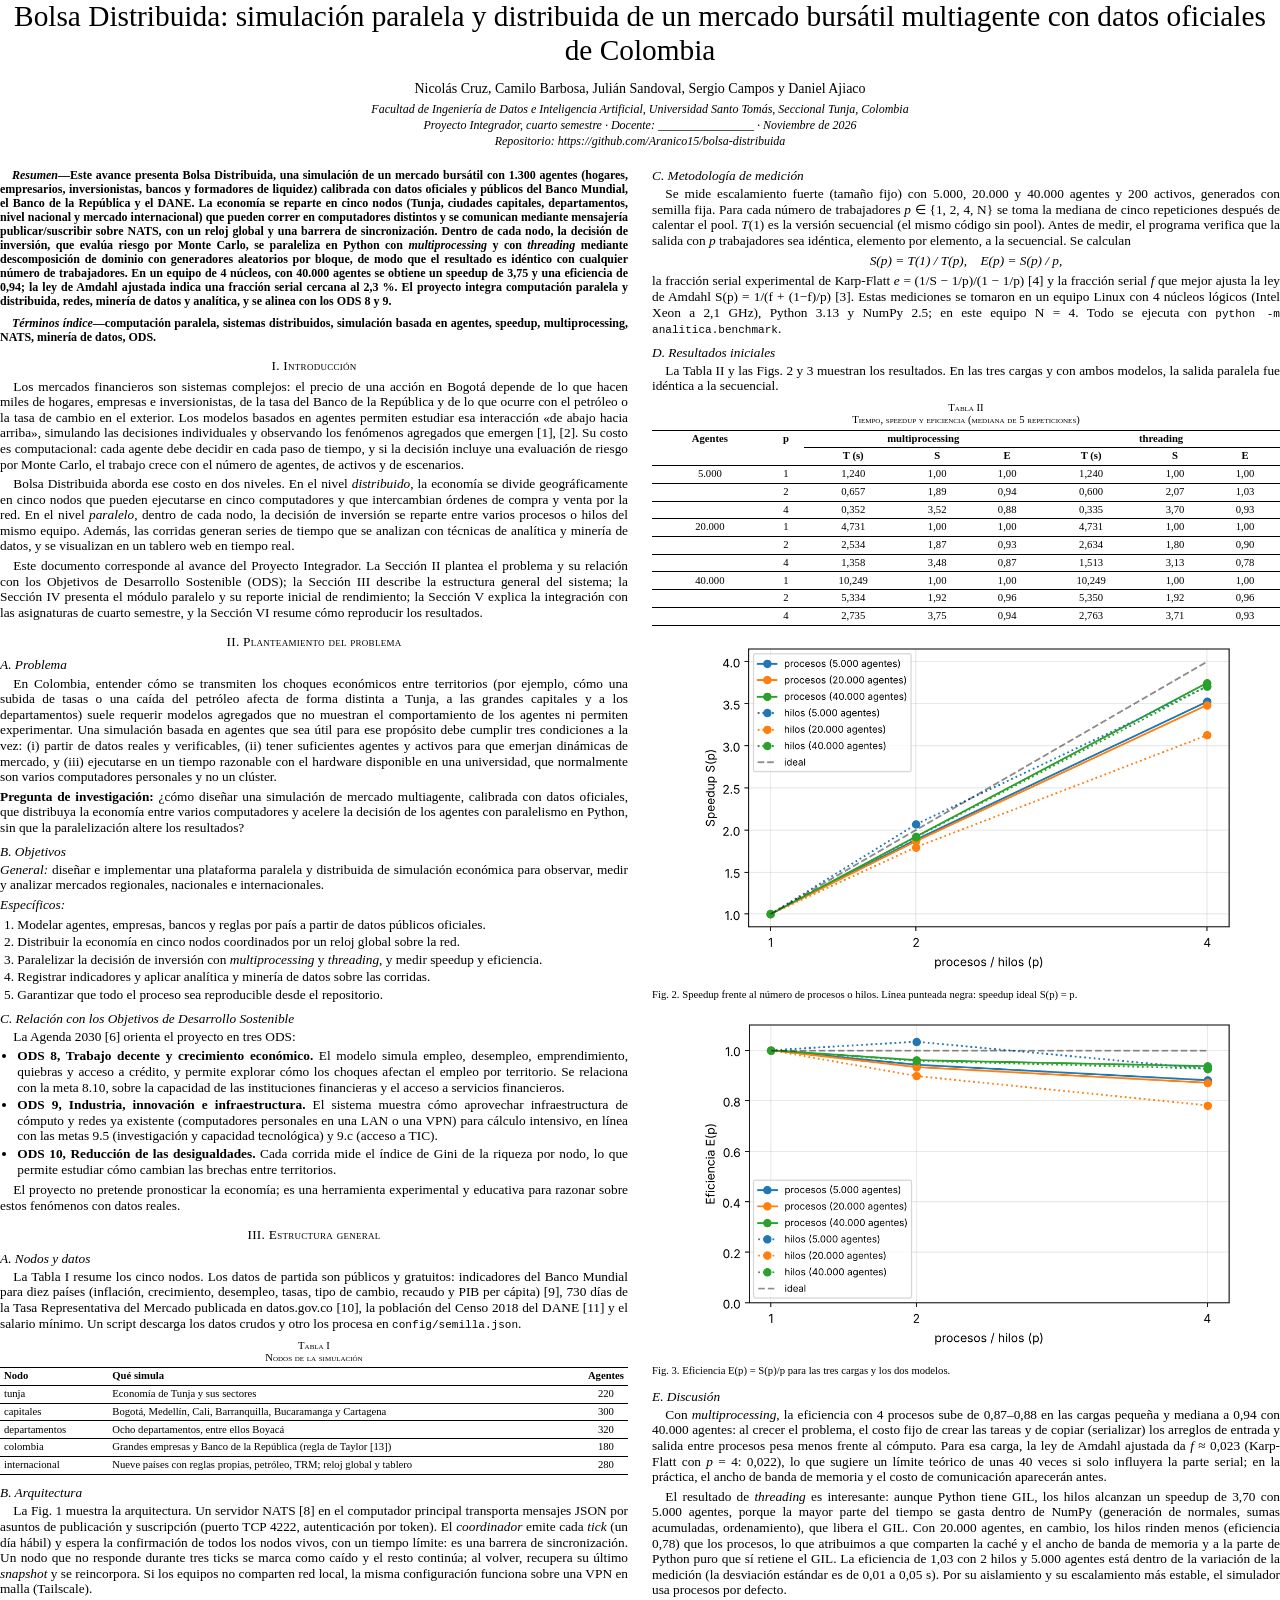
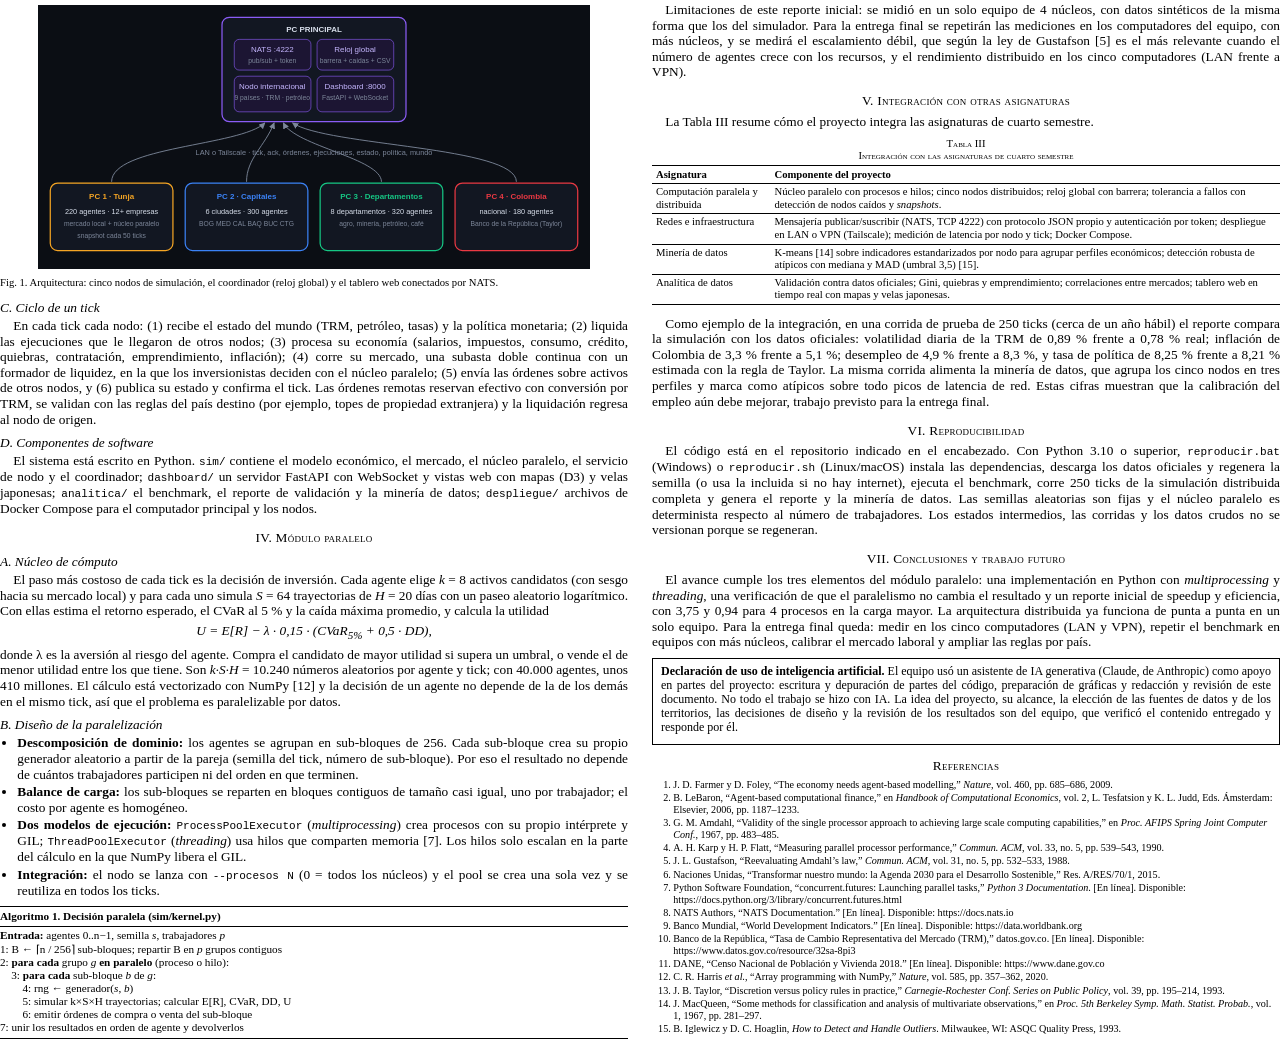
==== docs/articulo/articulo.html @ 926f027a "Documento del avance en formato IEEE Co-Authored-By: Claude Opus 5.5 <noreply@anthropic.com> Claude-" ====
<!doctype html>
<html lang="es">
<head>
<meta charset="utf-8">
<title>Bolsa Distribuida - Avance IEEE</title>
<style>
  @page { size: letter; margin: 0.7in 0.625in 0.8in 0.625in; }
  * { box-sizing: border-box; }
  body { font-family: "Liberation Serif", "Times New Roman", Times, serif; font-size: 10pt; line-height: 1.17;
         color: #000; margin: 0; text-align: justify; hyphens: auto; -webkit-hyphens: auto; }
  .cabecera { text-align: center; margin-bottom: 14pt; }
  h1.titulo { font-size: 22pt; font-weight: normal; line-height: 1.15; margin: 0 0 10pt; }
  .autores { font-size: 10.5pt; margin-bottom: 4pt; }
  .afiliacion { font-size: 9pt; font-style: italic; line-height: 1.3; }
  .cuerpo { column-count: 2; column-gap: 0.25in; }
  .resumen { font-weight: bold; font-size: 9pt; margin: 0 0 6pt; }
  .resumen i { font-weight: bold; }
  .terminos { font-weight: bold; font-size: 9pt; margin: 0 0 8pt; }
  h2 { font-size: 10pt; font-weight: normal; font-variant: small-caps; text-align: center; letter-spacing: .02em;
       margin: 10pt 0 4pt; break-after: avoid; }
  h3 { font-size: 10pt; font-weight: normal; font-style: italic; margin: 6pt 0 2pt; break-after: avoid; }
  p { margin: 0 0 3pt; text-indent: 1em; }
  p.sin { text-indent: 0; }
  ul, ol { margin: 2pt 0 4pt 0; padding-left: 1.3em; }
  li { margin-bottom: 1.5pt; }
  figure { margin: 6pt 0 8pt; break-inside: avoid; text-align: center; }
  figure img { width: 88%; }
  figcaption { font-size: 8pt; text-align: justify; margin-top: 3pt; }
  table { border-collapse: collapse; width: 100%; font-size: 8pt; margin: 2pt 0 8pt; break-inside: avoid; }
  .tabla { break-inside: avoid; }
  .tabla .rotulo { font-size: 8pt; text-align: center; font-variant: small-caps; margin-top: 6pt; }
  th, td { border-top: .6pt solid #000; border-bottom: .6pt solid #000; padding: 1.6pt 3pt; text-align: center; vertical-align: top; }
  td.izq, th.izq { text-align: left; }
  .eq { text-align: center; margin: 3pt 0 4pt; font-style: italic; text-indent: 0; }
  code { font-family: "Liberation Mono", "Courier New", monospace; font-size: 8.3pt; }
  .algo { border-top: .8pt solid #000; border-bottom: .8pt solid #000; font-size: 8.4pt; margin: 6pt 0 8pt;
          padding: 2pt 0 3pt; break-inside: avoid; text-align: left; }
  .algo b.t { display: block; border-bottom: .5pt solid #000; padding-bottom: 2pt; margin-bottom: 2pt; }
  .algo div { padding-left: 1em; text-indent: -1em; margin: 0; }
  .algo .s1 { padding-left: 2em; } .algo .s2 { padding-left: 3em; }
  .refs { font-size: 7.6pt; }
  .refs ol { padding-left: 2.1em; }
  .refs li { margin-bottom: 1pt; text-align: left; }
  .ia { border: .6pt solid #000; padding: 4pt 6pt; margin: 6pt 0; font-size: 9pt; break-inside: avoid; }
  .ia p { text-indent: 0; }
</style>
</head>
<body>

<div class="cabecera">
  <h1 class="titulo">Bolsa Distribuida: simulación paralela y distribuida de un mercado bursátil multiagente con datos oficiales de Colombia</h1>
  <div class="autores">Nicolás Cruz, Camilo Barbosa, Julián Sandoval, Sergio Campos y Daniel Ajiaco</div>
  <div class="afiliacion">Facultad de Ingeniería de Datos e Inteligencia Artificial, Universidad Santo Tomás, Seccional Tunja, Colombia<br>
    Proyecto Integrador, cuarto semestre &middot; Docente: <!--DOCENTE-->________________ &middot; Noviembre de 2026<br>
    Repositorio: https://github.com/Aranico15/bolsa-distribuida</div>
</div>

<div class="cuerpo">

<p class="resumen"><i>Resumen</i>&mdash;Este avance presenta Bolsa Distribuida, una simulación de un mercado bursátil con 1.300 agentes (hogares, empresarios, inversionistas, bancos y formadores de liquidez) calibrada con datos oficiales y públicos del Banco Mundial, el Banco de la República y el DANE. La economía se reparte en cinco nodos (Tunja, ciudades capitales, departamentos, nivel nacional y mercado internacional) que pueden correr en computadores distintos y se comunican mediante mensajería publicar/suscribir sobre NATS, con un reloj global y una barrera de sincronización. Dentro de cada nodo, la decisión de inversión, que evalúa riesgo por Monte Carlo, se paraleliza en Python con <i>multiprocessing</i> y con <i>threading</i> mediante descomposición de dominio con generadores aleatorios por bloque, de modo que el resultado es idéntico con cualquier número de trabajadores. En un equipo de 4 núcleos, con 40.000 agentes se obtiene un speedup de 3,75 y una eficiencia de 0,94; la ley de Amdahl ajustada indica una fracción serial cercana al 2,3&nbsp;%. El proyecto integra computación paralela y distribuida, redes, minería de datos y analítica, y se alinea con los ODS 8 y 9.</p>

<p class="terminos"><i>Términos índice</i>&mdash;computación paralela, sistemas distribuidos, simulación basada en agentes, speedup, multiprocessing, NATS, minería de datos, ODS.</p>

<h2>I. Introducción</h2>
<p>Los mercados financieros son sistemas complejos: el precio de una acción en Bogotá depende de lo que hacen miles de hogares, empresas e inversionistas, de la tasa del Banco de la República y de lo que ocurre con el petróleo o la tasa de cambio en el exterior. Los modelos basados en agentes permiten estudiar esa interacción &laquo;de abajo hacia arriba&raquo;, simulando las decisiones individuales y observando los fenómenos agregados que emergen [1], [2]. Su costo es computacional: cada agente debe decidir en cada paso de tiempo, y si la decisión incluye una evaluación de riesgo por Monte Carlo, el trabajo crece con el número de agentes, de activos y de escenarios.</p>
<p>Bolsa Distribuida aborda ese costo en dos niveles. En el nivel <i>distribuido</i>, la economía se divide geográficamente en cinco nodos que pueden ejecutarse en cinco computadores y que intercambian órdenes de compra y venta por la red. En el nivel <i>paralelo</i>, dentro de cada nodo, la decisión de inversión se reparte entre varios procesos o hilos del mismo equipo. Además, las corridas generan series de tiempo que se analizan con técnicas de analítica y minería de datos, y se visualizan en un tablero web en tiempo real.</p>
<p>Este documento corresponde al avance del Proyecto Integrador. La Sección II plantea el problema y su relación con los Objetivos de Desarrollo Sostenible (ODS); la Sección III describe la estructura general del sistema; la Sección IV presenta el módulo paralelo y su reporte inicial de rendimiento; la Sección V explica la integración con las asignaturas de cuarto semestre, y la Sección VI resume cómo reproducir los resultados.</p>

<h2>II. Planteamiento del problema</h2>
<h3>A. Problema</h3>
<p>En Colombia, entender cómo se transmiten los choques económicos entre territorios (por ejemplo, cómo una subida de tasas o una caída del petróleo afecta de forma distinta a Tunja, a las grandes capitales y a los departamentos) suele requerir modelos agregados que no muestran el comportamiento de los agentes ni permiten experimentar. Una simulación basada en agentes que sea útil para ese propósito debe cumplir tres condiciones a la vez: (i) partir de datos reales y verificables, (ii) tener suficientes agentes y activos para que emerjan dinámicas de mercado, y (iii) ejecutarse en un tiempo razonable con el hardware disponible en una universidad, que normalmente son varios computadores personales y no un clúster.</p>
<p class="sin"><b>Pregunta de investigación:</b> ¿cómo diseñar una simulación de mercado multiagente, calibrada con datos oficiales, que distribuya la economía entre varios computadores y acelere la decisión de los agentes con paralelismo en Python, sin que la paralelización altere los resultados?</p>
<h3>B. Objetivos</h3>
<p class="sin"><i>General:</i> diseñar e implementar una plataforma paralela y distribuida de simulación económica para observar, medir y analizar mercados regionales, nacionales e internacionales.</p>
<p class="sin"><i>Específicos:</i></p>
<ol>
  <li>Modelar agentes, empresas, bancos y reglas por país a partir de datos públicos oficiales.</li>
  <li>Distribuir la economía en cinco nodos coordinados por un reloj global sobre la red.</li>
  <li>Paralelizar la decisión de inversión con <i>multiprocessing</i> y <i>threading</i>, y medir speedup y eficiencia.</li>
  <li>Registrar indicadores y aplicar analítica y minería de datos sobre las corridas.</li>
  <li>Garantizar que todo el proceso sea reproducible desde el repositorio.</li>
</ol>
<h3>C. Relación con los Objetivos de Desarrollo Sostenible</h3>
<p>La Agenda 2030 [6] orienta el proyecto en tres ODS:</p>
<ul>
  <li><b>ODS 8, Trabajo decente y crecimiento económico.</b> El modelo simula empleo, desempleo, emprendimiento, quiebras y acceso a crédito, y permite explorar cómo los choques afectan el empleo por territorio. Se relaciona con la meta 8.10, sobre la capacidad de las instituciones financieras y el acceso a servicios financieros.</li>
  <li><b>ODS 9, Industria, innovación e infraestructura.</b> El sistema muestra cómo aprovechar infraestructura de cómputo y redes ya existente (computadores personales en una LAN o una VPN) para cálculo intensivo, en línea con las metas 9.5 (investigación y capacidad tecnológica) y 9.c (acceso a TIC).</li>
  <li><b>ODS 10, Reducción de las desigualdades.</b> Cada corrida mide el índice de Gini de la riqueza por nodo, lo que permite estudiar cómo cambian las brechas entre territorios.</li>
</ul>
<p>El proyecto no pretende pronosticar la economía; es una herramienta experimental y educativa para razonar sobre estos fenómenos con datos reales.</p>

<h2>III. Estructura general</h2>
<h3>A. Nodos y datos</h3>
<p>La Tabla I resume los cinco nodos. Los datos de partida son públicos y gratuitos: indicadores del Banco Mundial para diez países (inflación, crecimiento, desempleo, tasas, tipo de cambio, recaudo y PIB per cápita) [9], 730 días de la Tasa Representativa del Mercado publicada en datos.gov.co [10], la población del Censo 2018 del DANE [11] y el salario mínimo. Un script descarga los datos crudos y otro los procesa en <code>config/semilla.json</code>.</p>
<div class="tabla">
<div class="rotulo">Tabla I<br>Nodos de la simulación</div>
<table>
  <tr><th class="izq">Nodo</th><th class="izq">Qué simula</th><th style="width:3.2em">Agentes</th></tr>
  <tr><td class="izq">tunja</td><td class="izq">Economía de Tunja y sus sectores</td><td>220</td></tr>
  <tr><td class="izq">capitales</td><td class="izq">Bogotá, Medellín, Cali, Barranquilla, Bucaramanga y Cartagena</td><td>300</td></tr>
  <tr><td class="izq">departamentos</td><td class="izq">Ocho departamentos, entre ellos Boyacá</td><td>320</td></tr>
  <tr><td class="izq">colombia</td><td class="izq">Grandes empresas y Banco de la República (regla de Taylor [13])</td><td>180</td></tr>
  <tr><td class="izq">internacional</td><td class="izq">Nueve países con reglas propias, petróleo, TRM; reloj global y tablero</td><td>280</td></tr>
</table>
</div>
<h3>B. Arquitectura</h3>
<p>La Fig. 1 muestra la arquitectura. Un servidor NATS [8] en el computador principal transporta mensajes JSON por asuntos de publicación y suscripción (puerto TCP 4222, autenticación por token). El <i>coordinador</i> emite cada <i>tick</i> (un día hábil) y espera la confirmación de todos los nodos vivos, con un tiempo límite: es una barrera de sincronización. Un nodo que no responde durante tres ticks se marca como caído y el resto continúa; al volver, recupera su último <i>snapshot</i> y se reincorpora. Si los equipos no comparten red local, la misma configuración funciona sobre una VPN en malla (Tailscale).</p>
<figure>
  <img src="../arquitectura.svg" alt="Arquitectura">
  <figcaption>Fig. 1. Arquitectura: cinco nodos de simulación, el coordinador (reloj global) y el tablero web conectados por NATS.</figcaption>
</figure>
<h3>C. Ciclo de un tick</h3>
<p>En cada tick cada nodo: (1) recibe el estado del mundo (TRM, petróleo, tasas) y la política monetaria; (2) liquida las ejecuciones que le llegaron de otros nodos; (3) procesa su economía (salarios, impuestos, consumo, crédito, quiebras, contratación, emprendimiento, inflación); (4) corre su mercado, una subasta doble continua con un formador de liquidez, en la que los inversionistas deciden con el núcleo paralelo; (5) envía las órdenes sobre activos de otros nodos, y (6) publica su estado y confirma el tick. Las órdenes remotas reservan efectivo con conversión por TRM, se validan con las reglas del país destino (por ejemplo, topes de propiedad extranjera) y la liquidación regresa al nodo de origen.</p>
<h3>D. Componentes de software</h3>
<p>El sistema está escrito en Python. <code>sim/</code> contiene el modelo económico, el mercado, el núcleo paralelo, el servicio de nodo y el coordinador; <code>dashboard/</code> un servidor FastAPI con WebSocket y vistas web con mapas (D3) y velas japonesas; <code>analitica/</code> el benchmark, el reporte de validación y la minería de datos; <code>despliegue/</code> archivos de Docker Compose para el computador principal y los nodos.</p>

<h2>IV. Módulo paralelo</h2>
<h3>A. Núcleo de cómputo</h3>
<p>El paso más costoso de cada tick es la decisión de inversión. Cada agente elige <i>k</i>&nbsp;=&nbsp;8 activos candidatos (con sesgo hacia su mercado local) y para cada uno simula <i>S</i>&nbsp;=&nbsp;64 trayectorias de <i>H</i>&nbsp;=&nbsp;20 días con un paseo aleatorio logarítmico. Con ellas estima el retorno esperado, el CVaR al 5&nbsp;% y la caída máxima promedio, y calcula la utilidad</p>
<p class="eq">U = E[R] &minus; &lambda; &middot; 0,15 &middot; (CVaR<sub>5%</sub> + 0,5 &middot; DD),</p>
<p class="sin">donde &lambda; es la aversión al riesgo del agente. Compra el candidato de mayor utilidad si supera un umbral, o vende el de menor utilidad entre los que tiene. Son <i>k&middot;S&middot;H</i>&nbsp;=&nbsp;10.240 números aleatorios por agente y tick; con 40.000 agentes, unos 410 millones. El cálculo está vectorizado con NumPy [12] y la decisión de un agente no depende de la de los demás en el mismo tick, así que el problema es paralelizable por datos.</p>
<h3>B. Diseño de la paralelización</h3>
<ul>
  <li><b>Descomposición de dominio:</b> los agentes se agrupan en sub-bloques de 256. Cada sub-bloque crea su propio generador aleatorio a partir de la pareja (semilla del tick, número de sub-bloque). Por eso el resultado no depende de cuántos trabajadores participen ni del orden en que terminen.</li>
  <li><b>Balance de carga:</b> los sub-bloques se reparten en bloques contiguos de tamaño casi igual, uno por trabajador; el costo por agente es homogéneo.</li>
  <li><b>Dos modelos de ejecución:</b> <code>ProcessPoolExecutor</code> (<i>multiprocessing</i>) crea procesos con su propio intérprete y GIL; <code>ThreadPoolExecutor</code> (<i>threading</i>) usa hilos que comparten memoria [7]. Los hilos solo escalan en la parte del cálculo en la que NumPy libera el GIL.</li>
  <li><b>Integración:</b> el nodo se lanza con <code>--procesos N</code> (0 = todos los núcleos) y el pool se crea una sola vez y se reutiliza en todos los ticks.</li>
</ul>
<div class="algo">
  <b class="t">Algoritmo 1. Decisión paralela (sim/kernel.py)</b>
  <div><b>Entrada:</b> agentes 0..n&minus;1, semilla <i>s</i>, trabajadores <i>p</i></div>
  <div>1: B &larr; &lceil;n / 256&rceil; sub-bloques; repartir B en <i>p</i> grupos contiguos</div>
  <div>2: <b>para cada</b> grupo <i>g</i> <b>en paralelo</b> (proceso o hilo):</div>
  <div class="s1">3: <b>para cada</b> sub-bloque <i>b</i> de <i>g</i>:</div>
  <div class="s2">4: rng &larr; generador(<i>s</i>, <i>b</i>)</div>
  <div class="s2">5: simular k&times;S&times;H trayectorias; calcular E[R], CVaR, DD, U</div>
  <div class="s2">6: emitir órdenes de compra o venta del sub-bloque</div>
  <div>7: unir los resultados en orden de agente y devolverlos</div>
</div>
<h3>C. Metodología de medición</h3>
<p>Se mide escalamiento fuerte (tamaño fijo) con 5.000, 20.000 y 40.000 agentes y 200 activos, generados con semilla fija. Para cada número de trabajadores <i>p</i>&nbsp;&isin;&nbsp;{1,&nbsp;2,&nbsp;4,&nbsp;N} se toma la mediana de cinco repeticiones después de calentar el pool. <i>T</i>(1) es la versión secuencial (el mismo código sin pool). Antes de medir, el programa verifica que la salida con <i>p</i> trabajadores sea idéntica, elemento por elemento, a la secuencial. Se calculan</p>
<p class="eq">S(p) = T(1) / T(p), &nbsp;&nbsp; E(p) = S(p) / p,</p>
<p class="sin">la fracción serial experimental de Karp-Flatt <i>e</i>&nbsp;=&nbsp;(1/S&nbsp;&minus;&nbsp;1/p)/(1&nbsp;&minus;&nbsp;1/p) [4] y la fracción serial <i>f</i> que mejor ajusta la ley de Amdahl S(p)&nbsp;=&nbsp;1/(f&nbsp;+&nbsp;(1&minus;f)/p) [3]. Estas mediciones se tomaron en un equipo Linux con 4 núcleos lógicos (Intel Xeon a 2,1&nbsp;GHz), Python 3.13 y NumPy 2.5; en este equipo N&nbsp;=&nbsp;4. Todo se ejecuta con <code>python -m analitica.benchmark</code>.</p>
<h3>D. Resultados iniciales</h3>
<p>La Tabla II y las Figs. 2 y 3 muestran los resultados. En las tres cargas y con ambos modelos, la salida paralela fue idéntica a la secuencial.</p>
<div class="tabla">
<div class="rotulo">Tabla II<br>Tiempo, speedup y eficiencia (mediana de 5 repeticiones)</div>
<table>
  <tr><th rowspan="2">Agentes</th><th rowspan="2">p</th><th colspan="3">multiprocessing</th><th colspan="3">threading</th></tr>
  <tr><th>T (s)</th><th>S</th><th>E</th><th>T (s)</th><th>S</th><th>E</th></tr>
  <tr><td>5.000</td><td>1</td><td>1,240</td><td>1,00</td><td>1,00</td><td>1,240</td><td>1,00</td><td>1,00</td></tr>
  <tr><td></td><td>2</td><td>0,657</td><td>1,89</td><td>0,94</td><td>0,600</td><td>2,07</td><td>1,03</td></tr>
  <tr><td></td><td>4</td><td>0,352</td><td>3,52</td><td>0,88</td><td>0,335</td><td>3,70</td><td>0,93</td></tr>
  <tr><td>20.000</td><td>1</td><td>4,731</td><td>1,00</td><td>1,00</td><td>4,731</td><td>1,00</td><td>1,00</td></tr>
  <tr><td></td><td>2</td><td>2,534</td><td>1,87</td><td>0,93</td><td>2,634</td><td>1,80</td><td>0,90</td></tr>
  <tr><td></td><td>4</td><td>1,358</td><td>3,48</td><td>0,87</td><td>1,513</td><td>3,13</td><td>0,78</td></tr>
  <tr><td>40.000</td><td>1</td><td>10,249</td><td>1,00</td><td>1,00</td><td>10,249</td><td>1,00</td><td>1,00</td></tr>
  <tr><td></td><td>2</td><td>5,334</td><td>1,92</td><td>0,96</td><td>5,350</td><td>1,92</td><td>0,96</td></tr>
  <tr><td></td><td>4</td><td>2,735</td><td>3,75</td><td>0,94</td><td>2,763</td><td>3,71</td><td>0,93</td></tr>
</table>
</div>
<figure>
  <img src="../benchmark/speedup.png" alt="Speedup">
  <figcaption>Fig. 2. Speedup frente al número de procesos o hilos. Línea punteada negra: speedup ideal S(p)&nbsp;=&nbsp;p.</figcaption>
</figure>
<figure>
  <img src="../benchmark/eficiencia.png" alt="Eficiencia">
  <figcaption>Fig. 3. Eficiencia E(p)&nbsp;=&nbsp;S(p)/p para las tres cargas y los dos modelos.</figcaption>
</figure>
<h3>E. Discusión</h3>
<p>Con <i>multiprocessing</i>, la eficiencia con 4 procesos sube de 0,87&ndash;0,88 en las cargas pequeña y mediana a 0,94 con 40.000 agentes: al crecer el problema, el costo fijo de crear las tareas y de copiar (serializar) los arreglos de entrada y salida entre procesos pesa menos frente al cómputo. Para esa carga, la ley de Amdahl ajustada da <i>f</i>&nbsp;&asymp;&nbsp;0,023 (Karp-Flatt con <i>p</i>&nbsp;=&nbsp;4: 0,022), lo que sugiere un límite teórico de unas 40 veces si solo influyera la parte serial; en la práctica, el ancho de banda de memoria y el costo de comunicación aparecerán antes.</p>
<p>El resultado de <i>threading</i> es interesante: aunque Python tiene GIL, los hilos alcanzan un speedup de 3,70 con 5.000 agentes, porque la mayor parte del tiempo se gasta dentro de NumPy (generación de normales, sumas acumuladas, ordenamiento), que libera el GIL. Con 20.000 agentes, en cambio, los hilos rinden menos (eficiencia 0,78) que los procesos, lo que atribuimos a que comparten la caché y el ancho de banda de memoria y a la parte de Python puro que sí retiene el GIL. La eficiencia de 1,03 con 2 hilos y 5.000 agentes está dentro de la variación de la medición (la desviación estándar es de 0,01 a 0,05&nbsp;s). Por su aislamiento y su escalamiento más estable, el simulador usa procesos por defecto.</p>
<p>Limitaciones de este reporte inicial: se midió en un solo equipo de 4 núcleos, con datos sintéticos de la misma forma que los del simulador. Para la entrega final se repetirán las mediciones en los computadores del equipo, con más núcleos, y se medirá el escalamiento débil, que según la ley de Gustafson [5] es el más relevante cuando el número de agentes crece con los recursos, y el rendimiento distribuido en los cinco computadores (LAN frente a VPN).</p>

<h2>V. Integración con otras asignaturas</h2>
<p>La Tabla III resume cómo el proyecto integra las asignaturas de cuarto semestre.</p>
<div class="tabla">
<div class="rotulo">Tabla III<br>Integración con las asignaturas de cuarto semestre</div>
<table>
  <tr><th class="izq">Asignatura</th><th class="izq">Componente del proyecto</th></tr>
  <tr><td class="izq">Computación paralela y distribuida</td><td class="izq">Núcleo paralelo con procesos e hilos; cinco nodos distribuidos; reloj global con barrera; tolerancia a fallos con detección de nodos caídos y <i>snapshots</i>.</td></tr>
  <tr><td class="izq">Redes e infraestructura</td><td class="izq">Mensajería publicar/suscribir (NATS, TCP 4222) con protocolo JSON propio y autenticación por token; despliegue en LAN o VPN (Tailscale); medición de latencia por nodo y tick; Docker Compose.</td></tr>
  <tr><td class="izq">Minería de datos</td><td class="izq">K-means [14] sobre indicadores estandarizados por nodo para agrupar perfiles económicos; detección robusta de atípicos con mediana y MAD (umbral 3,5) [15].</td></tr>
  <tr><td class="izq">Analítica de datos</td><td class="izq">Validación contra datos oficiales; Gini, quiebras y emprendimiento; correlaciones entre mercados; tablero web en tiempo real con mapas y velas japonesas.</td></tr>
</table>
</div>
<p>Como ejemplo de la integración, en una corrida de prueba de 250 ticks (cerca de un año hábil) el reporte compara la simulación con los datos oficiales: volatilidad diaria de la TRM de 0,89&nbsp;% frente a 0,78&nbsp;% real; inflación de Colombia de 3,3&nbsp;% frente a 5,1&nbsp;%; desempleo de 4,9&nbsp;% frente a 8,3&nbsp;%, y tasa de política de 8,25&nbsp;% frente a 8,21&nbsp;% estimada con la regla de Taylor. La misma corrida alimenta la minería de datos, que agrupa los cinco nodos en tres perfiles y marca como atípicos sobre todo picos de latencia de red. Estas cifras muestran que la calibración del empleo aún debe mejorar, trabajo previsto para la entrega final.</p>

<h2>VI. Reproducibilidad</h2>
<p>El código está en el repositorio indicado en el encabezado. Con Python 3.10 o superior, <code>reproducir.bat</code> (Windows) o <code>reproducir.sh</code> (Linux/macOS) instala las dependencias, descarga los datos oficiales y regenera la semilla (o usa la incluida si no hay internet), ejecuta el benchmark, corre 250 ticks de la simulación distribuida completa y genera el reporte y la minería de datos. Las semillas aleatorias son fijas y el núcleo paralelo es determinista respecto al número de trabajadores. Los estados intermedios, las corridas y los datos crudos no se versionan porque se regeneran.</p>

<h2>VII. Conclusiones y trabajo futuro</h2>
<p>El avance cumple los tres elementos del módulo paralelo: una implementación en Python con <i>multiprocessing</i> y <i>threading</i>, una verificación de que el paralelismo no cambia el resultado y un reporte inicial de speedup y eficiencia, con 3,75 y 0,94 para 4 procesos en la carga mayor. La arquitectura distribuida ya funciona de punta a punta en un solo equipo. Para la entrega final queda: medir en los cinco computadores (LAN y VPN), repetir el benchmark en equipos con más núcleos, calibrar el mercado laboral y ampliar las reglas por país.</p>

<div class="ia">
<p><b>Declaración de uso de inteligencia artificial.</b> El equipo usó un asistente de IA generativa (Claude, de Anthropic) como apoyo en partes del proyecto: escritura y depuración de partes del código, preparación de gráficas y redacción y revisión de este documento. No todo el trabajo se hizo con IA. La idea del proyecto, su alcance, la elección de las fuentes de datos y de los territorios, las decisiones de diseño y la revisión de los resultados son del equipo, que verificó el contenido entregado y responde por él.</p>
</div>

<div class="refs">
<h2>Referencias</h2>
<ol>
  <li>J. D. Farmer y D. Foley, &ldquo;The economy needs agent-based modelling,&rdquo; <i>Nature</i>, vol. 460, pp. 685&ndash;686, 2009.</li>
  <li>B. LeBaron, &ldquo;Agent-based computational finance,&rdquo; en <i>Handbook of Computational Economics</i>, vol. 2, L. Tesfatsion y K. L. Judd, Eds. Ámsterdam: Elsevier, 2006, pp. 1187&ndash;1233.</li>
  <li>G. M. Amdahl, &ldquo;Validity of the single processor approach to achieving large scale computing capabilities,&rdquo; en <i>Proc. AFIPS Spring Joint Computer Conf.</i>, 1967, pp. 483&ndash;485.</li>
  <li>A. H. Karp y H. P. Flatt, &ldquo;Measuring parallel processor performance,&rdquo; <i>Commun. ACM</i>, vol. 33, no. 5, pp. 539&ndash;543, 1990.</li>
  <li>J. L. Gustafson, &ldquo;Reevaluating Amdahl&rsquo;s law,&rdquo; <i>Commun. ACM</i>, vol. 31, no. 5, pp. 532&ndash;533, 1988.</li>
  <li>Naciones Unidas, &ldquo;Transformar nuestro mundo: la Agenda 2030 para el Desarrollo Sostenible,&rdquo; Res. A/RES/70/1, 2015.</li>
  <li>Python Software Foundation, &ldquo;concurrent.futures: Launching parallel tasks,&rdquo; <i>Python 3 Documentation</i>. [En línea]. Disponible: https://docs.python.org/3/library/concurrent.futures.html</li>
  <li>NATS Authors, &ldquo;NATS Documentation.&rdquo; [En línea]. Disponible: https://docs.nats.io</li>
  <li>Banco Mundial, &ldquo;World Development Indicators.&rdquo; [En línea]. Disponible: https://data.worldbank.org</li>
  <li>Banco de la República, &ldquo;Tasa de Cambio Representativa del Mercado (TRM),&rdquo; datos.gov.co. [En línea]. Disponible: https://www.datos.gov.co/resource/32sa-8pi3</li>
  <li>DANE, &ldquo;Censo Nacional de Población y Vivienda 2018.&rdquo; [En línea]. Disponible: https://www.dane.gov.co</li>
  <li>C. R. Harris <i>et al.</i>, &ldquo;Array programming with NumPy,&rdquo; <i>Nature</i>, vol. 585, pp. 357&ndash;362, 2020.</li>
  <li>J. B. Taylor, &ldquo;Discretion versus policy rules in practice,&rdquo; <i>Carnegie-Rochester Conf. Series on Public Policy</i>, vol. 39, pp. 195&ndash;214, 1993.</li>
  <li>J. MacQueen, &ldquo;Some methods for classification and analysis of multivariate observations,&rdquo; en <i>Proc. 5th Berkeley Symp. Math. Statist. Probab.</i>, vol. 1, 1967, pp. 281&ndash;297.</li>
  <li>B. Iglewicz y D. C. Hoaglin, <i>How to Detect and Handle Outliers</i>. Milwaukee, WI: ASQC Quality Press, 1993.</li>
</ol>
</div>

</div>
</body>
</html>
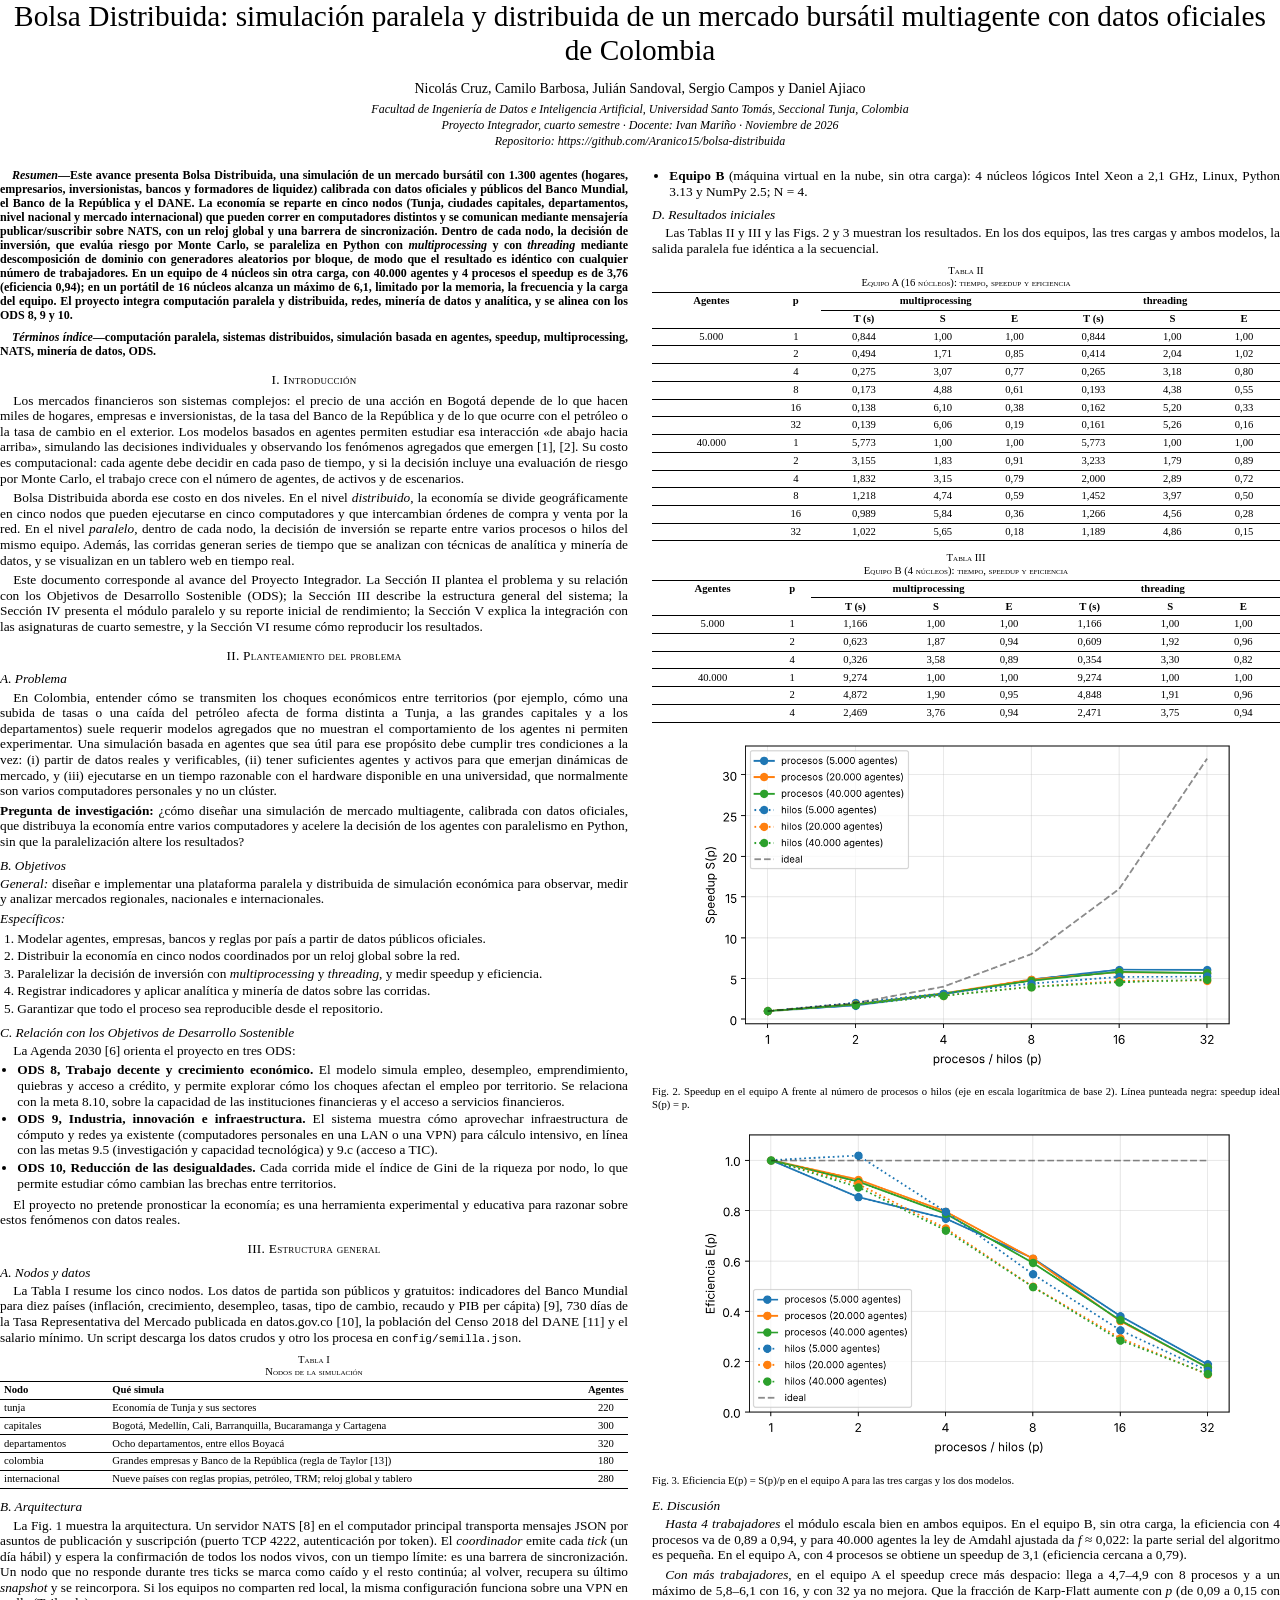
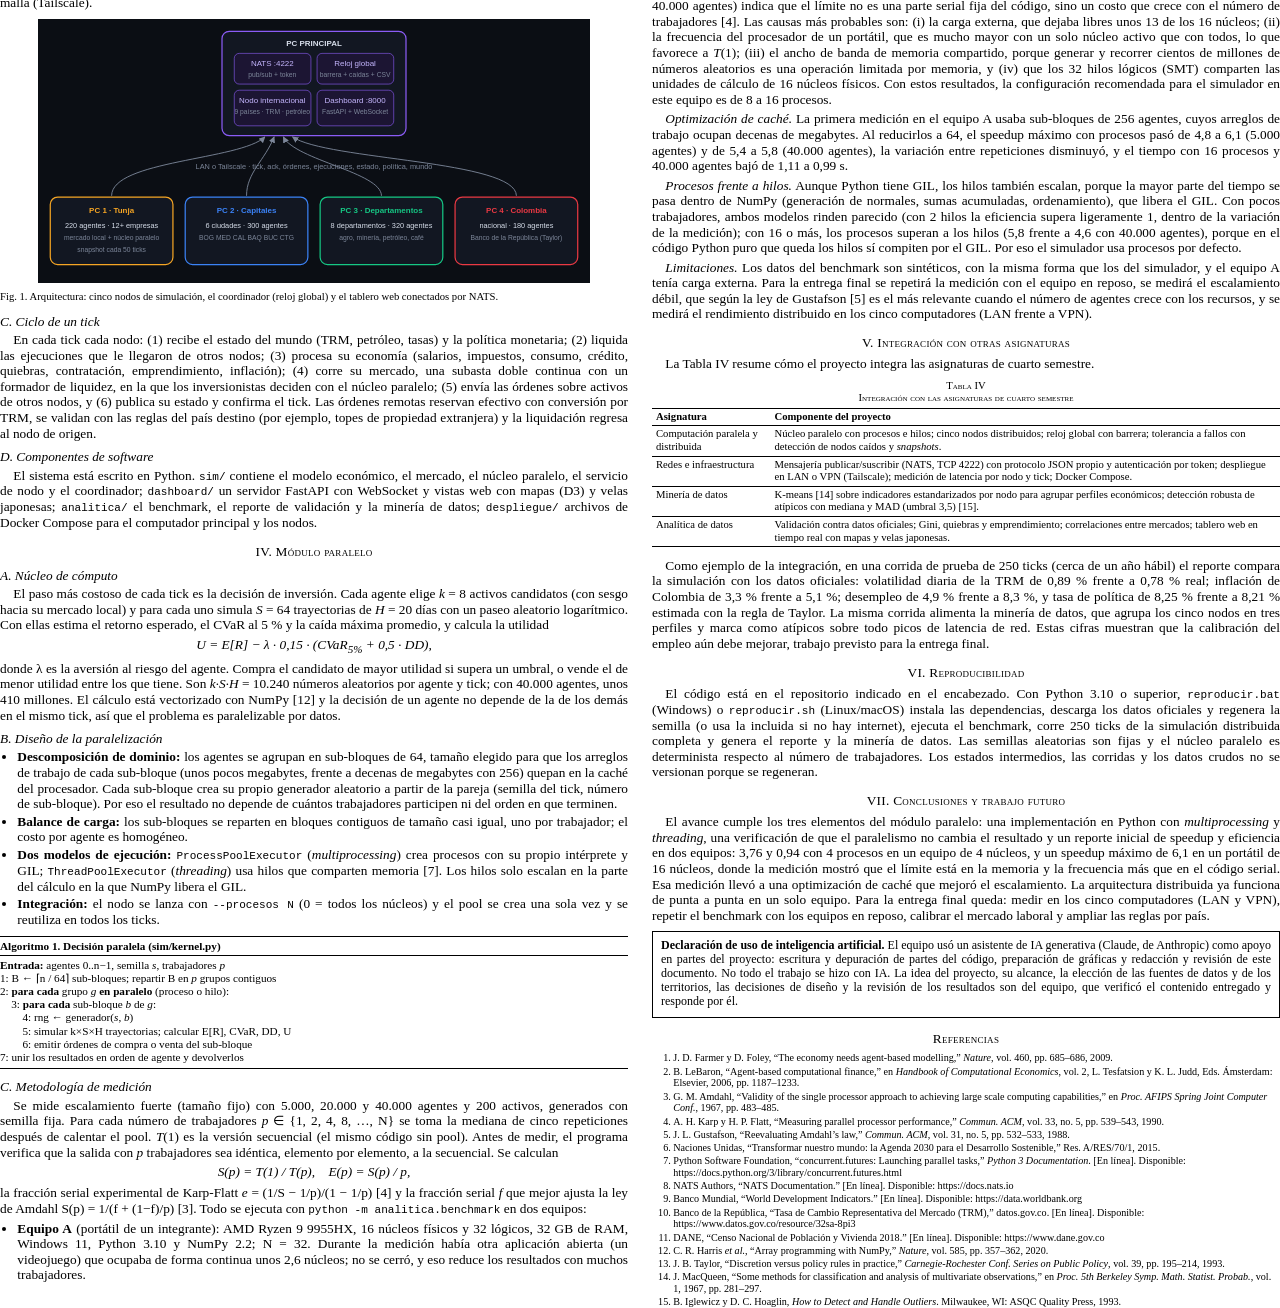
==== commit 7eeff481: "Benchmark en el equipo de 16 núcleos y optimización de caché - Sub-bloques de 64 agentes para que lo" ====
--- a/docs/articulo/articulo.html
+++ b/docs/articulo/articulo.html
@@ -51,13 +51,13 @@
   <h1 class="titulo">Bolsa Distribuida: simulación paralela y distribuida de un mercado bursátil multiagente con datos oficiales de Colombia</h1>
   <div class="autores">Nicolás Cruz, Camilo Barbosa, Julián Sandoval, Sergio Campos y Daniel Ajiaco</div>
   <div class="afiliacion">Facultad de Ingeniería de Datos e Inteligencia Artificial, Universidad Santo Tomás, Seccional Tunja, Colombia<br>
-    Proyecto Integrador, cuarto semestre &middot; Docente: <!--DOCENTE-->________________ &middot; Noviembre de 2026<br>
+    Proyecto Integrador, cuarto semestre &middot; Docente: Ivan Mariño &middot; Noviembre de 2026<br>
     Repositorio: https://github.com/Aranico15/bolsa-distribuida</div>
 </div>
 
 <div class="cuerpo">
 
-<p class="resumen"><i>Resumen</i>&mdash;Este avance presenta Bolsa Distribuida, una simulación de un mercado bursátil con 1.300 agentes (hogares, empresarios, inversionistas, bancos y formadores de liquidez) calibrada con datos oficiales y públicos del Banco Mundial, el Banco de la República y el DANE. La economía se reparte en cinco nodos (Tunja, ciudades capitales, departamentos, nivel nacional y mercado internacional) que pueden correr en computadores distintos y se comunican mediante mensajería publicar/suscribir sobre NATS, con un reloj global y una barrera de sincronización. Dentro de cada nodo, la decisión de inversión, que evalúa riesgo por Monte Carlo, se paraleliza en Python con <i>multiprocessing</i> y con <i>threading</i> mediante descomposición de dominio con generadores aleatorios por bloque, de modo que el resultado es idéntico con cualquier número de trabajadores. En un equipo de 4 núcleos, con 40.000 agentes se obtiene un speedup de 3,75 y una eficiencia de 0,94; la ley de Amdahl ajustada indica una fracción serial cercana al 2,3&nbsp;%. El proyecto integra computación paralela y distribuida, redes, minería de datos y analítica, y se alinea con los ODS 8 y 9.</p>
+<p class="resumen"><i>Resumen</i>&mdash;Este avance presenta Bolsa Distribuida, una simulación de un mercado bursátil con 1.300 agentes (hogares, empresarios, inversionistas, bancos y formadores de liquidez) calibrada con datos oficiales y públicos del Banco Mundial, el Banco de la República y el DANE. La economía se reparte en cinco nodos (Tunja, ciudades capitales, departamentos, nivel nacional y mercado internacional) que pueden correr en computadores distintos y se comunican mediante mensajería publicar/suscribir sobre NATS, con un reloj global y una barrera de sincronización. Dentro de cada nodo, la decisión de inversión, que evalúa riesgo por Monte Carlo, se paraleliza en Python con <i>multiprocessing</i> y con <i>threading</i> mediante descomposición de dominio con generadores aleatorios por bloque, de modo que el resultado es idéntico con cualquier número de trabajadores. En un equipo de 4 núcleos sin otra carga, con 40.000 agentes y 4 procesos el speedup es de 3,76 (eficiencia 0,94); en un portátil de 16 núcleos alcanza un máximo de 6,1, limitado por la memoria, la frecuencia y la carga del equipo. El proyecto integra computación paralela y distribuida, redes, minería de datos y analítica, y se alinea con los ODS 8, 9 y 10.</p>
 
 <p class="terminos"><i>Términos índice</i>&mdash;computación paralela, sistemas distribuidos, simulación basada en agentes, speedup, multiprocessing, NATS, minería de datos, ODS.</p>
 
@@ -121,7 +121,7 @@
 <p class="sin">donde &lambda; es la aversión al riesgo del agente. Compra el candidato de mayor utilidad si supera un umbral, o vende el de menor utilidad entre los que tiene. Son <i>k&middot;S&middot;H</i>&nbsp;=&nbsp;10.240 números aleatorios por agente y tick; con 40.000 agentes, unos 410 millones. El cálculo está vectorizado con NumPy [12] y la decisión de un agente no depende de la de los demás en el mismo tick, así que el problema es paralelizable por datos.</p>
 <h3>B. Diseño de la paralelización</h3>
 <ul>
-  <li><b>Descomposición de dominio:</b> los agentes se agrupan en sub-bloques de 256. Cada sub-bloque crea su propio generador aleatorio a partir de la pareja (semilla del tick, número de sub-bloque). Por eso el resultado no depende de cuántos trabajadores participen ni del orden en que terminen.</li>
+  <li><b>Descomposición de dominio:</b> los agentes se agrupan en sub-bloques de 64, tamaño elegido para que los arreglos de trabajo de cada sub-bloque (unos pocos megabytes, frente a decenas de megabytes con 256) quepan en la caché del procesador. Cada sub-bloque crea su propio generador aleatorio a partir de la pareja (semilla del tick, número de sub-bloque). Por eso el resultado no depende de cuántos trabajadores participen ni del orden en que terminen.</li>
   <li><b>Balance de carga:</b> los sub-bloques se reparten en bloques contiguos de tamaño casi igual, uno por trabajador; el costo por agente es homogéneo.</li>
   <li><b>Dos modelos de ejecución:</b> <code>ProcessPoolExecutor</code> (<i>multiprocessing</i>) crea procesos con su propio intérprete y GIL; <code>ThreadPoolExecutor</code> (<i>threading</i>) usa hilos que comparten memoria [7]. Los hilos solo escalan en la parte del cálculo en la que NumPy libera el GIL.</li>
   <li><b>Integración:</b> el nodo se lanza con <code>--procesos N</code> (0 = todos los núcleos) y el pool se crea una sola vez y se reutiliza en todos los ticks.</li>
@@ -129,7 +129,7 @@
 <div class="algo">
   <b class="t">Algoritmo 1. Decisión paralela (sim/kernel.py)</b>
   <div><b>Entrada:</b> agentes 0..n&minus;1, semilla <i>s</i>, trabajadores <i>p</i></div>
-  <div>1: B &larr; &lceil;n / 256&rceil; sub-bloques; repartir B en <i>p</i> grupos contiguos</div>
+  <div>1: B &larr; &lceil;n / 64&rceil; sub-bloques; repartir B en <i>p</i> grupos contiguos</div>
   <div>2: <b>para cada</b> grupo <i>g</i> <b>en paralelo</b> (proceso o hilo):</div>
   <div class="s1">3: <b>para cada</b> sub-bloque <i>b</i> de <i>g</i>:</div>
   <div class="s2">4: rng &larr; generador(<i>s</i>, <i>b</i>)</div>
@@ -138,44 +138,66 @@
   <div>7: unir los resultados en orden de agente y devolverlos</div>
 </div>
 <h3>C. Metodología de medición</h3>
-<p>Se mide escalamiento fuerte (tamaño fijo) con 5.000, 20.000 y 40.000 agentes y 200 activos, generados con semilla fija. Para cada número de trabajadores <i>p</i>&nbsp;&isin;&nbsp;{1,&nbsp;2,&nbsp;4,&nbsp;N} se toma la mediana de cinco repeticiones después de calentar el pool. <i>T</i>(1) es la versión secuencial (el mismo código sin pool). Antes de medir, el programa verifica que la salida con <i>p</i> trabajadores sea idéntica, elemento por elemento, a la secuencial. Se calculan</p>
+<p>Se mide escalamiento fuerte (tamaño fijo) con 5.000, 20.000 y 40.000 agentes y 200 activos, generados con semilla fija. Para cada número de trabajadores <i>p</i> &isin; {1, 2, 4, 8, &hellip;, N} se toma la mediana de cinco repeticiones después de calentar el pool. <i>T</i>(1) es la versión secuencial (el mismo código sin pool). Antes de medir, el programa verifica que la salida con <i>p</i> trabajadores sea idéntica, elemento por elemento, a la secuencial. Se calculan</p>
 <p class="eq">S(p) = T(1) / T(p), &nbsp;&nbsp; E(p) = S(p) / p,</p>
-<p class="sin">la fracción serial experimental de Karp-Flatt <i>e</i>&nbsp;=&nbsp;(1/S&nbsp;&minus;&nbsp;1/p)/(1&nbsp;&minus;&nbsp;1/p) [4] y la fracción serial <i>f</i> que mejor ajusta la ley de Amdahl S(p)&nbsp;=&nbsp;1/(f&nbsp;+&nbsp;(1&minus;f)/p) [3]. Estas mediciones se tomaron en un equipo Linux con 4 núcleos lógicos (Intel Xeon a 2,1&nbsp;GHz), Python 3.13 y NumPy 2.5; en este equipo N&nbsp;=&nbsp;4. Todo se ejecuta con <code>python -m analitica.benchmark</code>.</p>
+<p class="sin">la fracción serial experimental de Karp-Flatt <i>e</i>&nbsp;=&nbsp;(1/S&nbsp;&minus;&nbsp;1/p)/(1&nbsp;&minus;&nbsp;1/p) [4] y la fracción serial <i>f</i> que mejor ajusta la ley de Amdahl S(p)&nbsp;=&nbsp;1/(f&nbsp;+&nbsp;(1&minus;f)/p) [3]. Todo se ejecuta con <code>python -m analitica.benchmark</code> en dos equipos:</p>
+<ul>
+  <li><b>Equipo A</b> (portátil de un integrante): AMD Ryzen 9 9955HX, 16 núcleos físicos y 32 lógicos, 32&nbsp;GB de RAM, Windows 11, Python 3.10 y NumPy 2.2; N&nbsp;=&nbsp;32. Durante la medición había otra aplicación abierta (un videojuego) que ocupaba de forma continua unos 2,6 núcleos; no se cerró, y eso reduce los resultados con muchos trabajadores.</li>
+  <li><b>Equipo B</b> (máquina virtual en la nube, sin otra carga): 4 núcleos lógicos Intel Xeon a 2,1&nbsp;GHz, Linux, Python 3.13 y NumPy 2.5; N&nbsp;=&nbsp;4.</li>
+</ul>
 <h3>D. Resultados iniciales</h3>
-<p>La Tabla II y las Figs. 2 y 3 muestran los resultados. En las tres cargas y con ambos modelos, la salida paralela fue idéntica a la secuencial.</p>
-<div class="tabla">
-<div class="rotulo">Tabla II<br>Tiempo, speedup y eficiencia (mediana de 5 repeticiones)</div>
+<p>Las Tablas II y III y las Figs. 2 y 3 muestran los resultados. En los dos equipos, las tres cargas y ambos modelos, la salida paralela fue idéntica a la secuencial.</p>
+<div class="tabla">
+<div class="rotulo">Tabla II<br>Equipo A (16 núcleos): tiempo, speedup y eficiencia</div>
 <table>
   <tr><th rowspan="2">Agentes</th><th rowspan="2">p</th><th colspan="3">multiprocessing</th><th colspan="3">threading</th></tr>
   <tr><th>T (s)</th><th>S</th><th>E</th><th>T (s)</th><th>S</th><th>E</th></tr>
-  <tr><td>5.000</td><td>1</td><td>1,240</td><td>1,00</td><td>1,00</td><td>1,240</td><td>1,00</td><td>1,00</td></tr>
-  <tr><td></td><td>2</td><td>0,657</td><td>1,89</td><td>0,94</td><td>0,600</td><td>2,07</td><td>1,03</td></tr>
-  <tr><td></td><td>4</td><td>0,352</td><td>3,52</td><td>0,88</td><td>0,335</td><td>3,70</td><td>0,93</td></tr>
-  <tr><td>20.000</td><td>1</td><td>4,731</td><td>1,00</td><td>1,00</td><td>4,731</td><td>1,00</td><td>1,00</td></tr>
-  <tr><td></td><td>2</td><td>2,534</td><td>1,87</td><td>0,93</td><td>2,634</td><td>1,80</td><td>0,90</td></tr>
-  <tr><td></td><td>4</td><td>1,358</td><td>3,48</td><td>0,87</td><td>1,513</td><td>3,13</td><td>0,78</td></tr>
-  <tr><td>40.000</td><td>1</td><td>10,249</td><td>1,00</td><td>1,00</td><td>10,249</td><td>1,00</td><td>1,00</td></tr>
-  <tr><td></td><td>2</td><td>5,334</td><td>1,92</td><td>0,96</td><td>5,350</td><td>1,92</td><td>0,96</td></tr>
-  <tr><td></td><td>4</td><td>2,735</td><td>3,75</td><td>0,94</td><td>2,763</td><td>3,71</td><td>0,93</td></tr>
+  <tr><td>5.000</td><td>1</td><td>0,844</td><td>1,00</td><td>1,00</td><td>0,844</td><td>1,00</td><td>1,00</td></tr>
+  <tr><td></td><td>2</td><td>0,494</td><td>1,71</td><td>0,85</td><td>0,414</td><td>2,04</td><td>1,02</td></tr>
+  <tr><td></td><td>4</td><td>0,275</td><td>3,07</td><td>0,77</td><td>0,265</td><td>3,18</td><td>0,80</td></tr>
+  <tr><td></td><td>8</td><td>0,173</td><td>4,88</td><td>0,61</td><td>0,193</td><td>4,38</td><td>0,55</td></tr>
+  <tr><td></td><td>16</td><td>0,138</td><td>6,10</td><td>0,38</td><td>0,162</td><td>5,20</td><td>0,33</td></tr>
+  <tr><td></td><td>32</td><td>0,139</td><td>6,06</td><td>0,19</td><td>0,161</td><td>5,26</td><td>0,16</td></tr>
+  <tr><td>40.000</td><td>1</td><td>5,773</td><td>1,00</td><td>1,00</td><td>5,773</td><td>1,00</td><td>1,00</td></tr>
+  <tr><td></td><td>2</td><td>3,155</td><td>1,83</td><td>0,91</td><td>3,233</td><td>1,79</td><td>0,89</td></tr>
+  <tr><td></td><td>4</td><td>1,832</td><td>3,15</td><td>0,79</td><td>2,000</td><td>2,89</td><td>0,72</td></tr>
+  <tr><td></td><td>8</td><td>1,218</td><td>4,74</td><td>0,59</td><td>1,452</td><td>3,97</td><td>0,50</td></tr>
+  <tr><td></td><td>16</td><td>0,989</td><td>5,84</td><td>0,36</td><td>1,266</td><td>4,56</td><td>0,28</td></tr>
+  <tr><td></td><td>32</td><td>1,022</td><td>5,65</td><td>0,18</td><td>1,189</td><td>4,86</td><td>0,15</td></tr>
+</table>
+</div>
+<div class="tabla">
+<div class="rotulo">Tabla III<br>Equipo B (4 núcleos): tiempo, speedup y eficiencia</div>
+<table>
+  <tr><th rowspan="2">Agentes</th><th rowspan="2">p</th><th colspan="3">multiprocessing</th><th colspan="3">threading</th></tr>
+  <tr><th>T (s)</th><th>S</th><th>E</th><th>T (s)</th><th>S</th><th>E</th></tr>
+  <tr><td>5.000</td><td>1</td><td>1,166</td><td>1,00</td><td>1,00</td><td>1,166</td><td>1,00</td><td>1,00</td></tr>
+  <tr><td></td><td>2</td><td>0,623</td><td>1,87</td><td>0,94</td><td>0,609</td><td>1,92</td><td>0,96</td></tr>
+  <tr><td></td><td>4</td><td>0,326</td><td>3,58</td><td>0,89</td><td>0,354</td><td>3,30</td><td>0,82</td></tr>
+  <tr><td>40.000</td><td>1</td><td>9,274</td><td>1,00</td><td>1,00</td><td>9,274</td><td>1,00</td><td>1,00</td></tr>
+  <tr><td></td><td>2</td><td>4,872</td><td>1,90</td><td>0,95</td><td>4,848</td><td>1,91</td><td>0,96</td></tr>
+  <tr><td></td><td>4</td><td>2,469</td><td>3,76</td><td>0,94</td><td>2,471</td><td>3,75</td><td>0,94</td></tr>
 </table>
 </div>
 <figure>
-  <img src="../benchmark/speedup.png" alt="Speedup">
-  <figcaption>Fig. 2. Speedup frente al número de procesos o hilos. Línea punteada negra: speedup ideal S(p)&nbsp;=&nbsp;p.</figcaption>
+  <img src="../benchmark_pc/speedup.png" alt="Speedup">
+  <figcaption>Fig. 2. Speedup en el equipo A frente al número de procesos o hilos (eje en escala logarítmica de base 2). Línea punteada negra: speedup ideal S(p)&nbsp;=&nbsp;p.</figcaption>
 </figure>
 <figure>
-  <img src="../benchmark/eficiencia.png" alt="Eficiencia">
-  <figcaption>Fig. 3. Eficiencia E(p)&nbsp;=&nbsp;S(p)/p para las tres cargas y los dos modelos.</figcaption>
+  <img src="../benchmark_pc/eficiencia.png" alt="Eficiencia">
+  <figcaption>Fig. 3. Eficiencia E(p)&nbsp;=&nbsp;S(p)/p en el equipo A para las tres cargas y los dos modelos.</figcaption>
 </figure>
 <h3>E. Discusión</h3>
-<p>Con <i>multiprocessing</i>, la eficiencia con 4 procesos sube de 0,87&ndash;0,88 en las cargas pequeña y mediana a 0,94 con 40.000 agentes: al crecer el problema, el costo fijo de crear las tareas y de copiar (serializar) los arreglos de entrada y salida entre procesos pesa menos frente al cómputo. Para esa carga, la ley de Amdahl ajustada da <i>f</i>&nbsp;&asymp;&nbsp;0,023 (Karp-Flatt con <i>p</i>&nbsp;=&nbsp;4: 0,022), lo que sugiere un límite teórico de unas 40 veces si solo influyera la parte serial; en la práctica, el ancho de banda de memoria y el costo de comunicación aparecerán antes.</p>
-<p>El resultado de <i>threading</i> es interesante: aunque Python tiene GIL, los hilos alcanzan un speedup de 3,70 con 5.000 agentes, porque la mayor parte del tiempo se gasta dentro de NumPy (generación de normales, sumas acumuladas, ordenamiento), que libera el GIL. Con 20.000 agentes, en cambio, los hilos rinden menos (eficiencia 0,78) que los procesos, lo que atribuimos a que comparten la caché y el ancho de banda de memoria y a la parte de Python puro que sí retiene el GIL. La eficiencia de 1,03 con 2 hilos y 5.000 agentes está dentro de la variación de la medición (la desviación estándar es de 0,01 a 0,05&nbsp;s). Por su aislamiento y su escalamiento más estable, el simulador usa procesos por defecto.</p>
-<p>Limitaciones de este reporte inicial: se midió en un solo equipo de 4 núcleos, con datos sintéticos de la misma forma que los del simulador. Para la entrega final se repetirán las mediciones en los computadores del equipo, con más núcleos, y se medirá el escalamiento débil, que según la ley de Gustafson [5] es el más relevante cuando el número de agentes crece con los recursos, y el rendimiento distribuido en los cinco computadores (LAN frente a VPN).</p>
+<p><i>Hasta 4 trabajadores</i> el módulo escala bien en ambos equipos. En el equipo B, sin otra carga, la eficiencia con 4 procesos va de 0,89 a 0,94, y para 40.000 agentes la ley de Amdahl ajustada da <i>f</i>&nbsp;&asymp;&nbsp;0,022: la parte serial del algoritmo es pequeña. En el equipo A, con 4 procesos se obtiene un speedup de 3,1 (eficiencia cercana a 0,79).</p>
+<p><i>Con más trabajadores</i>, en el equipo A el speedup crece más despacio: llega a 4,7&ndash;4,9 con 8 procesos y a un máximo de 5,8&ndash;6,1 con 16, y con 32 ya no mejora. Que la fracción de Karp-Flatt aumente con <i>p</i> (de 0,09 a 0,15 con 40.000 agentes) indica que el límite no es una parte serial fija del código, sino un costo que crece con el número de trabajadores [4]. Las causas más probables son: (i) la carga externa, que dejaba libres unos 13 de los 16 núcleos; (ii) la frecuencia del procesador de un portátil, que es mucho mayor con un solo núcleo activo que con todos, lo que favorece a <i>T</i>(1); (iii) el ancho de banda de memoria compartido, porque generar y recorrer cientos de millones de números aleatorios es una operación limitada por memoria, y (iv) que los 32 hilos lógicos (SMT) comparten las unidades de cálculo de 16 núcleos físicos. Con estos resultados, la configuración recomendada para el simulador en este equipo es de 8 a 16 procesos.</p>
+<p><i>Optimización de caché.</i> La primera medición en el equipo A usaba sub-bloques de 256 agentes, cuyos arreglos de trabajo ocupan decenas de megabytes. Al reducirlos a 64, el speedup máximo con procesos pasó de 4,8 a 6,1 (5.000 agentes) y de 5,4 a 5,8 (40.000 agentes), la variación entre repeticiones disminuyó, y el tiempo con 16 procesos y 40.000 agentes bajó de 1,11 a 0,99&nbsp;s.</p>
+<p><i>Procesos frente a hilos.</i> Aunque Python tiene GIL, los hilos también escalan, porque la mayor parte del tiempo se pasa dentro de NumPy (generación de normales, sumas acumuladas, ordenamiento), que libera el GIL. Con pocos trabajadores, ambos modelos rinden parecido (con 2 hilos la eficiencia supera ligeramente 1, dentro de la variación de la medición); con 16 o más, los procesos superan a los hilos (5,8 frente a 4,6 con 40.000 agentes), porque en el código Python puro que queda los hilos sí compiten por el GIL. Por eso el simulador usa procesos por defecto.</p>
+<p><i>Limitaciones.</i> Los datos del benchmark son sintéticos, con la misma forma que los del simulador, y el equipo A tenía carga externa. Para la entrega final se repetirá la medición con el equipo en reposo, se medirá el escalamiento débil, que según la ley de Gustafson [5] es el más relevante cuando el número de agentes crece con los recursos, y se medirá el rendimiento distribuido en los cinco computadores (LAN frente a VPN).</p>
 
 <h2>V. Integración con otras asignaturas</h2>
-<p>La Tabla III resume cómo el proyecto integra las asignaturas de cuarto semestre.</p>
-<div class="tabla">
-<div class="rotulo">Tabla III<br>Integración con las asignaturas de cuarto semestre</div>
+<p>La Tabla IV resume cómo el proyecto integra las asignaturas de cuarto semestre.</p>
+<div class="tabla">
+<div class="rotulo">Tabla IV<br>Integración con las asignaturas de cuarto semestre</div>
 <table>
   <tr><th class="izq">Asignatura</th><th class="izq">Componente del proyecto</th></tr>
   <tr><td class="izq">Computación paralela y distribuida</td><td class="izq">Núcleo paralelo con procesos e hilos; cinco nodos distribuidos; reloj global con barrera; tolerancia a fallos con detección de nodos caídos y <i>snapshots</i>.</td></tr>
@@ -190,7 +212,7 @@
 <p>El código está en el repositorio indicado en el encabezado. Con Python 3.10 o superior, <code>reproducir.bat</code> (Windows) o <code>reproducir.sh</code> (Linux/macOS) instala las dependencias, descarga los datos oficiales y regenera la semilla (o usa la incluida si no hay internet), ejecuta el benchmark, corre 250 ticks de la simulación distribuida completa y genera el reporte y la minería de datos. Las semillas aleatorias son fijas y el núcleo paralelo es determinista respecto al número de trabajadores. Los estados intermedios, las corridas y los datos crudos no se versionan porque se regeneran.</p>
 
 <h2>VII. Conclusiones y trabajo futuro</h2>
-<p>El avance cumple los tres elementos del módulo paralelo: una implementación en Python con <i>multiprocessing</i> y <i>threading</i>, una verificación de que el paralelismo no cambia el resultado y un reporte inicial de speedup y eficiencia, con 3,75 y 0,94 para 4 procesos en la carga mayor. La arquitectura distribuida ya funciona de punta a punta en un solo equipo. Para la entrega final queda: medir en los cinco computadores (LAN y VPN), repetir el benchmark en equipos con más núcleos, calibrar el mercado laboral y ampliar las reglas por país.</p>
+<p>El avance cumple los tres elementos del módulo paralelo: una implementación en Python con <i>multiprocessing</i> y <i>threading</i>, una verificación de que el paralelismo no cambia el resultado y un reporte inicial de speedup y eficiencia en dos equipos: 3,76 y 0,94 con 4 procesos en un equipo de 4 núcleos, y un speedup máximo de 6,1 en un portátil de 16 núcleos, donde la medición mostró que el límite está en la memoria y la frecuencia más que en el código serial. Esa medición llevó a una optimización de caché que mejoró el escalamiento. La arquitectura distribuida ya funciona de punta a punta en un solo equipo. Para la entrega final queda: medir en los cinco computadores (LAN y VPN), repetir el benchmark con los equipos en reposo, calibrar el mercado laboral y ampliar las reglas por país.</p>
 
 <div class="ia">
 <p><b>Declaración de uso de inteligencia artificial.</b> El equipo usó un asistente de IA generativa (Claude, de Anthropic) como apoyo en partes del proyecto: escritura y depuración de partes del código, preparación de gráficas y redacción y revisión de este documento. No todo el trabajo se hizo con IA. La idea del proyecto, su alcance, la elección de las fuentes de datos y de los territorios, las decisiones de diseño y la revisión de los resultados son del equipo, que verificó el contenido entregado y responde por él.</p>
